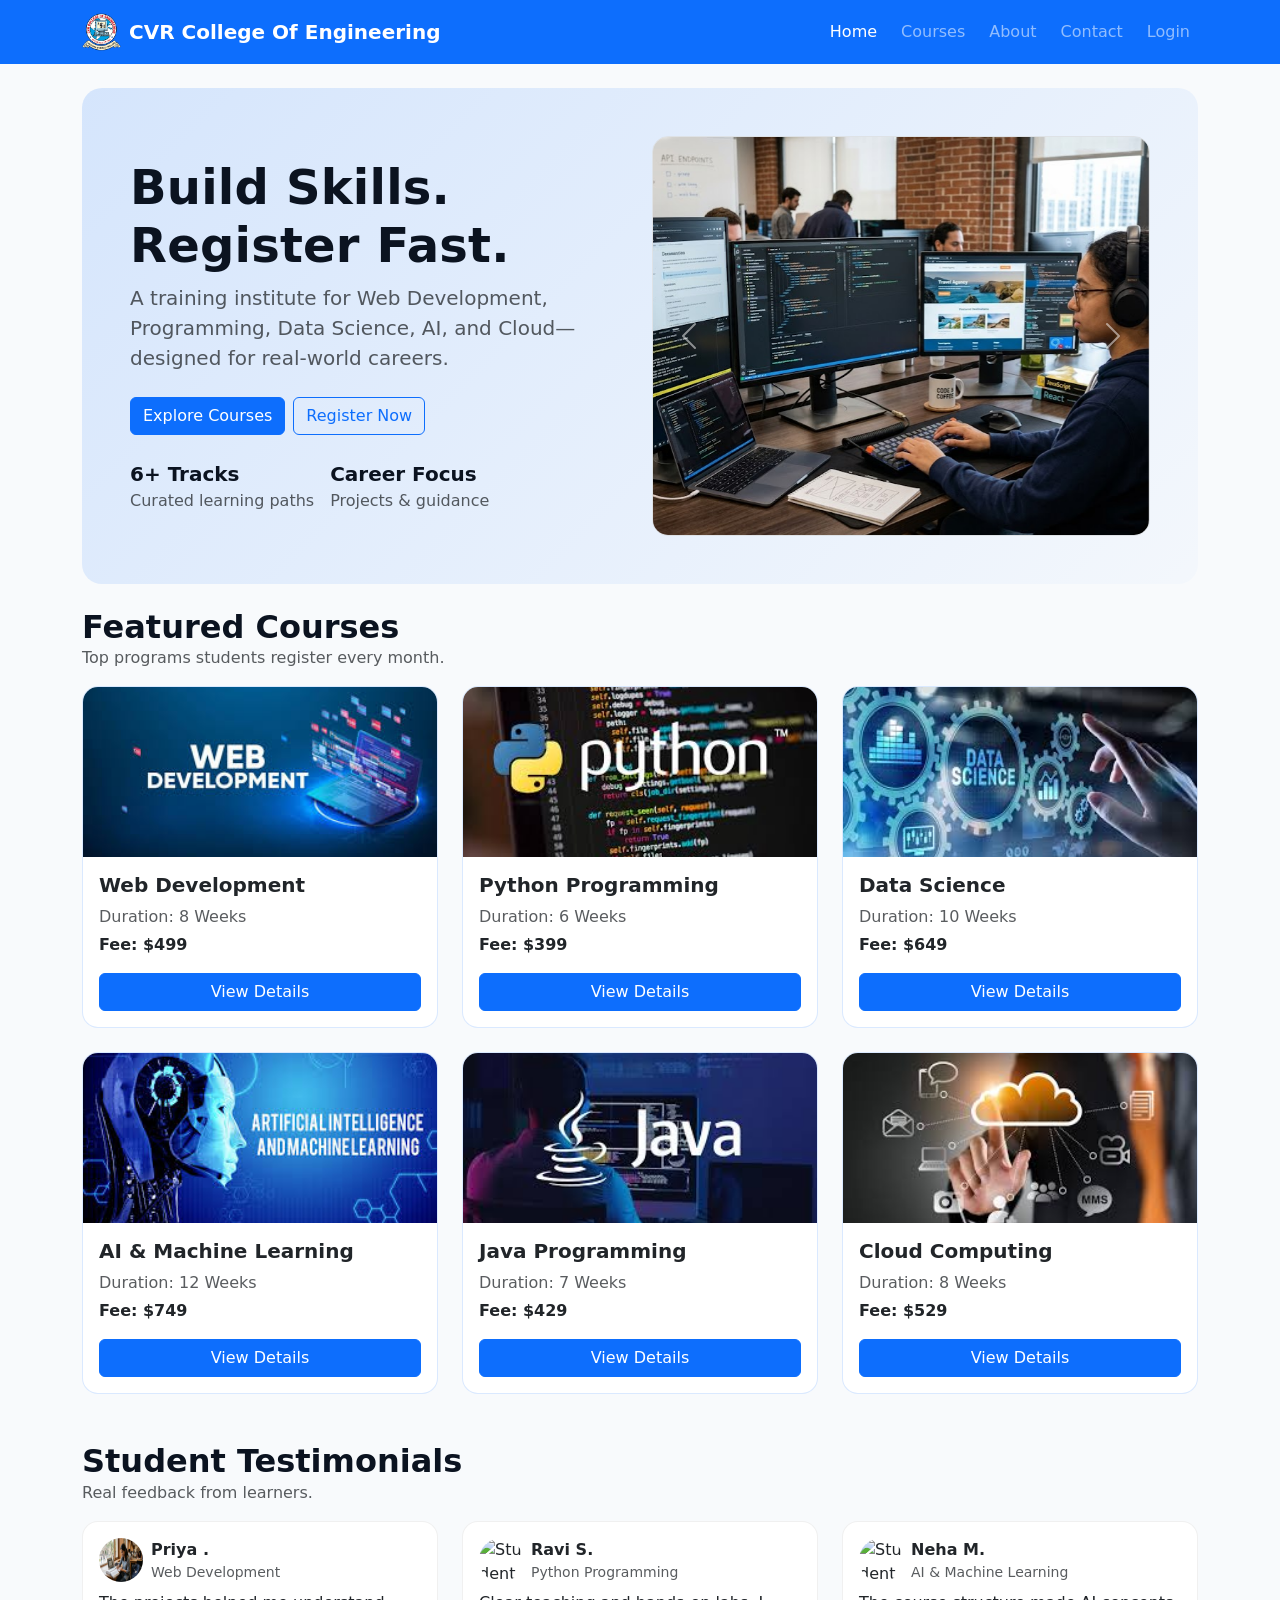
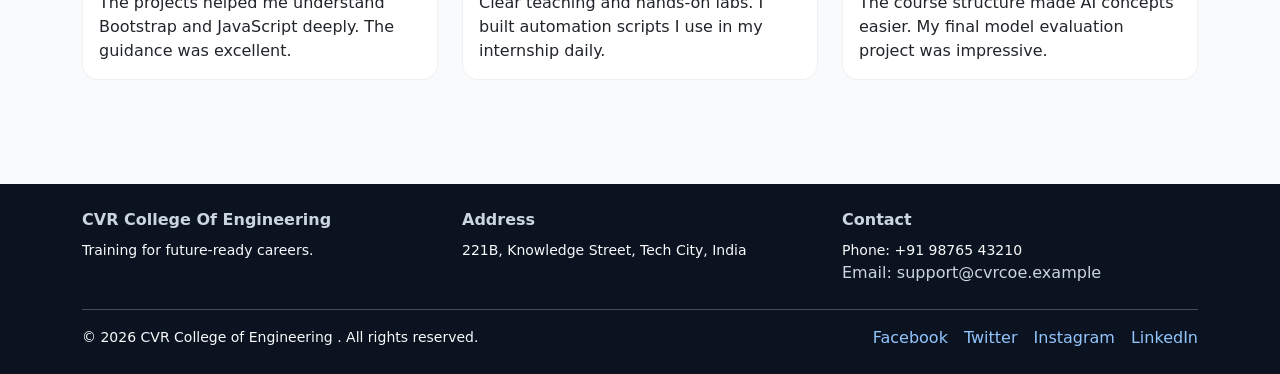
==== index.html @ 32d27869 "Initial commit" ====
<!doctype html>
<html lang="en">
  <head>
    <meta charset="utf-8" />
    <meta name="viewport" content="width=device-width, initial-scale=1" />
    <title>Online Course Registration Portal - Home</title>
    <link
      href="https://cdn.jsdelivr.net/npm/bootstrap@5.3.3/dist/css/bootstrap.min.css"
      rel="stylesheet"
    />
    <link rel="stylesheet" href="css/styles.css" />
  </head>
  <body>
    <nav class="navbar navbar-expand-lg navbar-dark bg-primary sticky-top">
      <div class="container">
        <a
          class="navbar-brand d-flex align-items-center gap-2"
          href="index.html"
        >
          <img alt="Institute logo" src="./images/cvr.webp" />
          <span class="fw-semibold">CVR College Of Engineering</span>
        </a>
        <button
          class="navbar-toggler"
          type="button"
          data-bs-toggle="collapse"
          data-bs-target="#navbarsExample"
          aria-controls="navbarsExample"
          aria-expanded="false"
          aria-label="Toggle navigation"
        >
          <span class="navbar-toggler-icon"></span>
        </button>
        <div class="collapse navbar-collapse" id="navbarsExample">
          <ul class="navbar-nav ms-auto mb-2 mb-lg-0 gap-lg-2">
            <li class="nav-item">
              <a class="nav-link active" aria-current="page" href="index.html"
                >Home</a
              >
            </li>
            <li class="nav-item">
              <a class="nav-link" href="courses.html">Courses</a>
            </li>
            <li class="nav-item">
              <a class="nav-link" href="about.html">About</a>
            </li>
            <li class="nav-item">
              <a class="nav-link" href="contact.html">Contact</a>
            </li>
            <li class="nav-item">
              <a
                class="nav-link"
                href="#login"
                data-bs-toggle="modal"
                data-bs-target="#loginModal"
                >Login</a
              >
            </li>
          </ul>
        </div>
      </div>
    </nav>

    <main class="container py-4">
      <!-- Hero / Carousel -->
      <section class="hero p-4 p-md-5 mb-4">
        <div class="row g-4 align-items-center">
          <div class="col-lg-6">
            <h1 class="display-5 fw-bold section-title">
              Build Skills. Register Fast.
            </h1>
            <p class="text-muted fs-5 mb-4">
              A training institute for Web Development, Programming, Data
              Science, AI, and Cloud—designed for real-world careers.
            </p>
            <div class="d-flex flex-wrap gap-2">
              <a class="btn btn-brand text-white" href="courses.html"
                >Explore Courses</a
              >
              <a class="btn btn-outline-primary" href="register.html"
                >Register Now</a
              >
            </div>
            <div class="mt-4 d-flex gap-3">
              <div>
                <div class="fw-bold fs-5">6+ Tracks</div>
                <div class="text-muted">Curated learning paths</div>
              </div>
              <div>
                <div class="fw-bold fs-5">Career Focus</div>
                <div class="text-muted">Projects & guidance</div>
              </div>
            </div>
          </div>

          <div class="col-lg-6">
            <div
              id="heroCarousel"
              class="carousel slide"
              data-bs-ride="carousel"
            >
              <div class="carousel-inner rounded-4 overflow-hidden border">
                <div class="carousel-item active">
                  <img
                    src="./images/web-development.jpg"
                    class="d-block w-100"
                    alt="Learning banner 1"
                  />
                </div>
                <div class="carousel-item">
                  <img
                    src="./images/data-science.jpg"
                    class="d-block w-100"
                    alt="Learning banner 2"
                  />
                </div>
                <div class="carousel-item">
                  <img
                    src="./images/ai.jpg"
                    class="d-block w-100"
                    alt="Learning banner 3"
                  />
                </div>
              </div>
              <button
                class="carousel-control-prev"
                type="button"
                data-bs-target="#heroCarousel"
                data-bs-slide="prev"
              >
                <span
                  class="carousel-control-prev-icon"
                  aria-hidden="true"
                ></span>
                <span class="visually-hidden">Previous</span>
              </button>
              <button
                class="carousel-control-next"
                type="button"
                data-bs-target="#heroCarousel"
                data-bs-slide="next"
              >
                <span
                  class="carousel-control-next-icon"
                  aria-hidden="true"
                ></span>
                <span class="visually-hidden">Next</span>
              </button>
            </div>
          </div>
        </div>
      </section>

      <!-- Featured Courses -->
      <section class="mb-5">
        <div class="d-flex align-items-end justify-content-between mb-3">
          <div>
            <h2 class="fw-bold mb-0">Featured Courses</h2>
            <p class="text-muted mb-0">
              Top programs students register every month.
            </p>
          </div>
        </div>

        <div class="row g-4">
          <!-- 1 -->
          <div class="col-md-6 col-lg-4">
            <div class="card course-card h-100">
              <img
                class="card-img-top"
                src="./images/wb1.jpg"
                alt="Web Development"
              />
              <div class="card-body d-flex flex-column">
                <h5 class="card-title fw-bold">Web Development</h5>
                <div class="text-muted">Duration: 8 Weeks</div>
                <div class="fw-semibold mt-1">Fee: $499</div>
                <div class="mt-auto pt-3">
                  <button
                    class="btn btn-brand text-white w-100"
                    data-bs-toggle="modal"
                    data-bs-target="#detailsModal"
                    data-title="Web Development"
                    data-duration="8 Weeks"
                    data-fee="$499"
                    data-desc="Learn HTML, CSS, Bootstrap, JavaScript, and build responsive projects with portfolio-ready outcomes."
                  >
                    View Details
                  </button>
                </div>
              </div>
            </div>
          </div>
          <!-- 2 -->
          <div class="col-md-6 col-lg-4">
            <div class="card course-card h-100">
              <img
                class="card-img-top"
                src="./images/python.jpg"
                alt="Python Programming"
              />
              <div class="card-body d-flex flex-column">
                <h5 class="card-title fw-bold">Python Programming</h5>
                <div class="text-muted">Duration: 6 Weeks</div>
                <div class="fw-semibold mt-1">Fee: $399</div>
                <div class="mt-auto pt-3">
                  <button
                    class="btn btn-brand text-white w-100"
                    data-bs-toggle="modal"
                    data-bs-target="#detailsModal"
                    data-title="Python Programming"
                    data-duration="6 Weeks"
                    data-fee="$399"
                    data-desc="Master Python fundamentals, data handling, and automation projects with hands-on learning."
                  >
                    View Details
                  </button>
                </div>
              </div>
            </div>
          </div>
          <!-- 3 -->
          <div class="col-md-6 col-lg-4">
            <div class="card course-card h-100">
              <img
                class="card-img-top"
                src="./images/ds.jpg"
                alt="Data Science"
              />
              <div class="card-body d-flex flex-column">
                <h5 class="card-title fw-bold">Data Science</h5>
                <div class="text-muted">Duration: 10 Weeks</div>
                <div class="fw-semibold mt-1">Fee: $649</div>
                <div class="mt-auto pt-3">
                  <button
                    class="btn btn-brand text-white w-100"
                    data-bs-toggle="modal"
                    data-bs-target="#detailsModal"
                    data-title="Data Science"
                    data-duration="10 Weeks"
                    data-fee="$649"
                    data-desc="Work with statistics, visualization, and ML basics to create end-to-end analytics projects."
                  >
                    View Details
                  </button>
                </div>
              </div>
            </div>
          </div>
          <!-- 4 -->
          <div class="col-md-6 col-lg-4">
            <div class="card course-card h-100">
              <img
                class="card-img-top"
                src="./images/aiml.jpg"
                alt="AI & Machine Learning"
              />
              <div class="card-body d-flex flex-column">
                <h5 class="card-title fw-bold">AI & Machine Learning</h5>
                <div class="text-muted">Duration: 12 Weeks</div>
                <div class="fw-semibold mt-1">Fee: $749</div>
                <div class="mt-auto pt-3">
                  <button
                    class="btn btn-brand text-white w-100"
                    data-bs-toggle="modal"
                    data-bs-target="#detailsModal"
                    data-title="AI & Machine Learning"
                    data-duration="12 Weeks"
                    data-fee="$749"
                    data-desc="Understand model training, evaluation, and build intelligent solutions using practical datasets."
                  >
                    View Details
                  </button>
                </div>
              </div>
            </div>
          </div>
          <!-- 5 -->
          <div class="col-md-6 col-lg-4">
            <div class="card course-card h-100">
              <img
                class="card-img-top"
                src="./images/java.jpg"
                alt="Java Programming"
              />
              <div class="card-body d-flex flex-column">
                <h5 class="card-title fw-bold">Java Programming</h5>
                <div class="text-muted">Duration: 7 Weeks</div>
                <div class="fw-semibold mt-1">Fee: $429</div>
                <div class="mt-auto pt-3">
                  <button
                    class="btn btn-brand text-white w-100"
                    data-bs-toggle="modal"
                    data-bs-target="#detailsModal"
                    data-title="Java Programming"
                    data-duration="7 Weeks"
                    data-fee="$429"
                    data-desc="Learn core Java, OOP concepts, and build APIs and applications with guided labs."
                  >
                    View Details
                  </button>
                </div>
              </div>
            </div>
          </div>
          <!-- 6 -->
          <div class="col-md-6 col-lg-4">
            <div class="card course-card h-100">
              <img
                class="card-img-top"
                src="./images/cc.jpg"
                alt="Cloud Computing"
              />
              <div class="card-body d-flex flex-column">
                <h5 class="card-title fw-bold">Cloud Computing</h5>
                <div class="text-muted">Duration: 8 Weeks</div>
                <div class="fw-semibold mt-1">Fee: $529</div>
                <div class="mt-auto pt-3">
                  <button
                    class="btn btn-brand text-white w-100"
                    data-bs-toggle="modal"
                    data-bs-target="#detailsModal"
                    data-title="Cloud Computing"
                    data-duration="8 Weeks"
                    data-fee="$529"
                    data-desc="Deploy scalable apps, understand cloud fundamentals, and learn DevOps-style workflows."
                  >
                    View Details
                  </button>
                </div>
              </div>
            </div>
          </div>
        </div>
      </section>

      <!-- Testimonials -->
      <section class="mb-5">
        <div class="mb-3">
          <h2 class="fw-bold mb-0">Student Testimonials</h2>
          <p class="text-muted mb-0">Real feedback from learners.</p>
        </div>
        <div class="row g-4">
          <div class="col-md-4">
            <div class="testimonial-card card h-100 p-3">
              <div class="d-flex align-items-center mb-2">
                <img
                  class="rounded-circle"
                  src="./images/priya.png"
                  width="44"
                  height="44"
                  alt="Student"
                />
                <div class="ms-2">
                  <div class="fw-semibold">Priya .</div>
                  <div class="text-muted small">Web Development</div>
                </div>
              </div>
              <p class="mb-0">
                The projects helped me understand Bootstrap and JavaScript
                deeply. The guidance was excellent.
              </p>
            </div>
          </div>
          <div class="col-md-4">
            <div class="testimonial-card card h-100 p-3">
              <div class="d-flex align-items-center mb-2">
                <img
                  class="rounded-circle"
                  src="https://picsum.photos/seed/student2/80"
                  width="44"
                  height="44"
                  alt="Student"
                />
                <div class="ms-2">
                  <div class="fw-semibold">Ravi S.</div>
                  <div class="text-muted small">Python Programming</div>
                </div>
              </div>
              <p class="mb-0">
                Clear teaching and hands-on labs. I built automation scripts I
                use in my internship daily.
              </p>
            </div>
          </div>
          <div class="col-md-4">
            <div class="testimonial-card card h-100 p-3">
              <div class="d-flex align-items-center mb-2">
                <img
                  class="rounded-circle"
                  src="https://picsum.photos/seed/student3/80"
                  width="44"
                  height="44"
                  alt="Student"
                />
                <div class="ms-2">
                  <div class="fw-semibold">Neha M.</div>
                  <div class="text-muted small">AI & Machine Learning</div>
                </div>
              </div>
              <p class="mb-0">
                The course structure made AI concepts easier. My final model
                evaluation project was impressive.
              </p>
            </div>
          </div>
        </div>
      </section>
    </main>

    <!-- Details Modal -->
    <div
      class="modal fade"
      id="detailsModal"
      tabindex="-1"
      aria-labelledby="detailsModalLabel"
      aria-hidden="true"
    >
      <div class="modal-dialog modal-dialog-centered modal-lg">
        <div class="modal-content">
          <div class="modal-header">
            <h5 class="modal-title fw-bold" id="detailsModalLabel">
              Course Details
            </h5>
            <button
              type="button"
              class="btn-close"
              data-bs-dismiss="modal"
              aria-label="Close"
            ></button>
          </div>
          <div class="modal-body">
            <div class="row g-4 align-items-start">
              <div class="col-lg-7">
                <h3 class="fw-bold" id="modalTitle">Course Name</h3>
                <div class="text-muted" id="modalDuration">Duration</div>
                <div class="fw-semibold mt-1" id="modalFee">Fee</div>
                <p class="mt-3" id="modalDesc">Description</p>
              </div>
              <div class="col-lg-5">
                <div class="alert alert-primary mb-0" role="alert">
                  <div class="fw-semibold">Ready to join?</div>
                  <div class="small text-white-50">
                    Register in minutes and get course materials.
                  </div>
                </div>
                <a
                  class="btn btn-brand text-white w-100 mt-3"
                  href="register.html"
                  >Register for this course</a
                >
              </div>
            </div>
          </div>
        </div>
      </div>
    </div>

    <!-- Login Modal -->
    <div
      class="modal fade"
      id="loginModal"
      tabindex="-1"
      aria-labelledby="loginModalLabel"
      aria-hidden="true"
    >
      <div class="modal-dialog modal-dialog-centered">
        <div class="modal-content">
          <div class="modal-header">
            <h5 class="modal-title fw-bold" id="loginModalLabel">Login</h5>
            <button
              type="button"
              class="btn-close"
              data-bs-dismiss="modal"
              aria-label="Close"
            ></button>
          </div>
          <div class="modal-body">
            <form>
              <div class="mb-3">
                <label class="form-label">Email</label>
                <input
                  type="email"
                  class="form-control"
                  placeholder="name@example.com"
                />
              </div>
              <div class="mb-3">
                <label class="form-label">Password</label>
                <input
                  type="password"
                  class="form-control"
                  placeholder="••••••••"
                />
              </div>
              <button type="button" class="btn btn-brand text-white w-100">
                Login
              </button>
            </form>
          </div>
        </div>
      </div>
    </div>

    <footer class="py-4">
      <div class="container">
        <div class="row g-4">
          <div class="col-md-4">
            <div class="fw-bold mb-2">CVR College Of Engineering</div>
            <div class="text-light small">
              Training for future-ready careers.
            </div>
          </div>
          <div class="col-md-4">
            <div class="fw-semibold mb-2">Address</div>
            <div class="text-light small">
              221B, Knowledge Street, Tech City, India
            </div>
          </div>
          <div class="col-md-4">
            <div class="fw-semibold mb-2">Contact</div>
            <div class="text-light small">Phone: +91 98765 43210</div>
            Email: support@cvrcoe.example
          </div>
        </div>

        <div
          class="d-flex flex-wrap gap-3 align-items-center justify-content-between mt-4 pt-3 border-top border-light border-opacity-25"
        >
          <div class="text-light small">
            © <span id="year"></span> CVR College of Engineering . All rights
            reserved.
          </div>
          <div class="d-flex gap-3">
            <a href="#" aria-label="Facebook">Facebook</a>
            <a href="#" aria-label="Twitter">Twitter</a>
            <a href="#" aria-label="Instagram">Instagram</a>
            <a href="#" aria-label="LinkedIn">LinkedIn</a>
          </div>
        </div>
      </div>
    </footer>

    <script src="https://cdn.jsdelivr.net/npm/bootstrap@5.3.3/dist/js/bootstrap.bundle.min.js"></script>
    <script>
      document.getElementById("year").textContent = new Date().getFullYear();

      const detailsModal = document.getElementById("detailsModal");
      detailsModal.addEventListener("show.bs.modal", (event) => {
        const button = event.relatedTarget;
        const title = button.getAttribute("data-title") || "";
        const duration = button.getAttribute("data-duration") || "";
        const fee = button.getAttribute("data-fee") || "";
        const desc = button.getAttribute("data-desc") || "";

        document.getElementById("modalTitle").textContent = title;
        document.getElementById("modalDuration").textContent =
          `Duration: ${duration}`;
        document.getElementById("modalFee").textContent = `Fee: ${fee}`;
        document.getElementById("modalDesc").textContent = desc;
        document.getElementById("detailsModalLabel").textContent =
          "Course Details";
      });
    </script>
  </body>
</html>
---- css/styles.css ----
:root {
  --brand: #0d6efd;
  --dark: #0b1320;
  --muted: #6c757d;
  --radius: 16px;
}
body {
  font-family:
    system-ui,
    -apple-system,
    Segoe UI,
    Roboto,
    Arial,
    sans-serif;
  background: #f8fafc;
  color: #0b1320;
}
.navbar-brand img {
  height: 38px;
  width: auto;
}
.hero {
  background: linear-gradient(
    135deg,
    rgba(13, 110, 253, 0.15),
    rgba(13, 110, 253, 0.02)
  );
  border-radius: 20px;
}
.section-title {
  letter-spacing: 0.2px;
}
.card-img-top {
  height: 170px;
  object-fit: cover;
}
.course-card {
  border-radius: var(--radius);
  overflow: hidden;
  border: 1px solid rgba(13, 110, 253, 0.15);
}
.course-card .card-body {
  padding: 1rem;
}
.testimonial-card {
  border-radius: var(--radius);
  border: 1px solid rgba(0, 0, 0, 0.06);
}
footer {
  background: #0b1320;
  color: #cbd5e1;
  margin-top: 2rem;
}
footer a {
  color: #93c5fd;
  text-decoration: none;
}
footer a:hover {
  color: #bfdbfe;
  text-decoration: underline;
}
.map-placeholder {
  min-height: 260px;
  border: 2px dashed rgba(255, 255, 255, 0.25);
  border-radius: 16px;
  display: flex;
  align-items: center;
  justify-content: center;
  color: #e2e8f0;
  background: rgba(255, 255, 255, 0.03);
}
.btn-brand {
  background: var(--brand);
  border-color: var(--brand);
}
.btn-brand:hover {
  background: #0b5ed7;
  border-color: #0b5ed7;
}

#heroCarousel {
    height: 400px;
}

#heroCarousel .carousel-inner,
#heroCarousel .carousel-item,
#heroCarousel img {
    height: 100%;
}

#heroCarousel img {
    width: 100%;
    object-fit: cover;
}

@media (max-width: 768px) {
    #heroCarousel {
        height: 250px;
    }
}
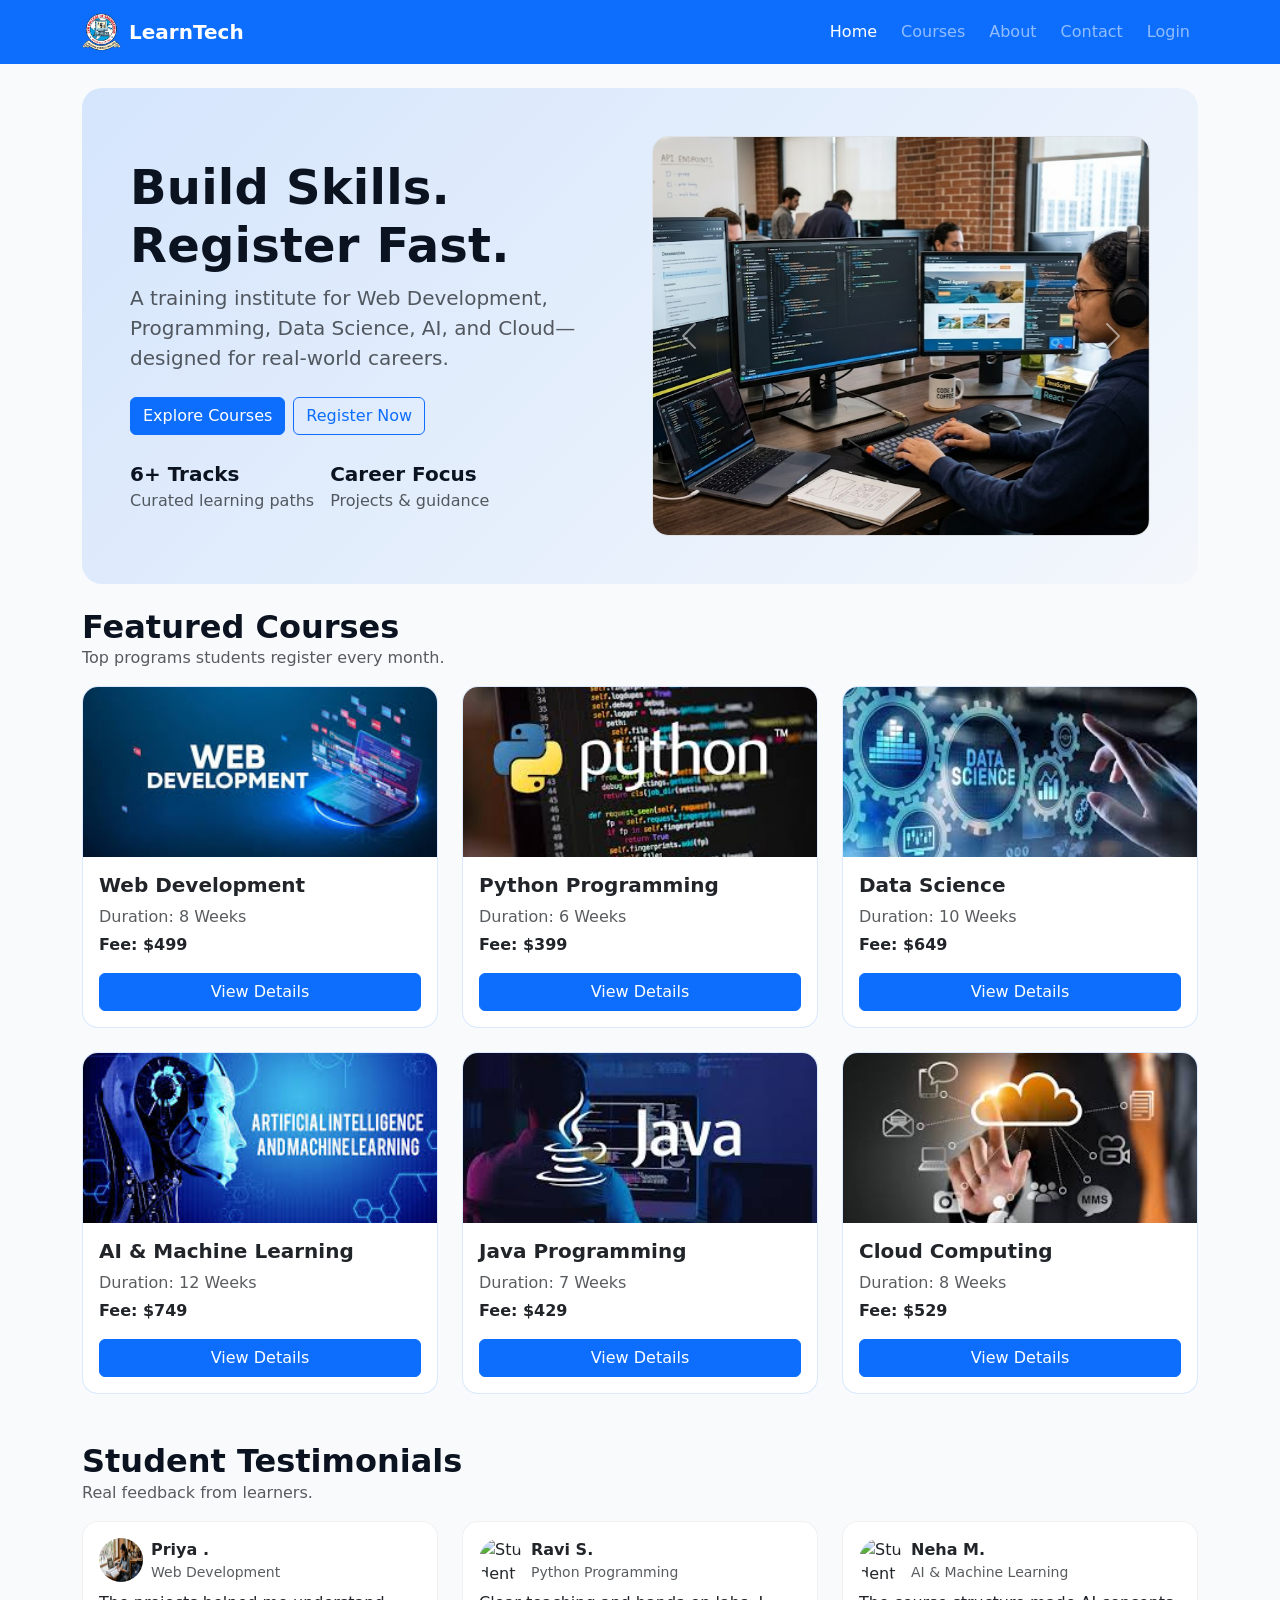
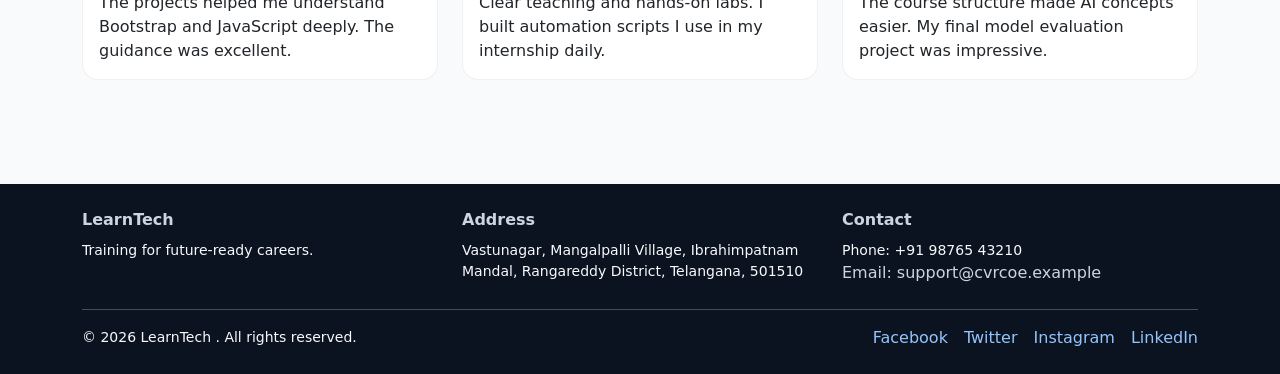
==== commit 65df8d4f: "Made changes in the pages and added the map to the contact page" ====
--- a/index.html
+++ b/index.html
@@ -18,7 +18,7 @@
           href="index.html"
         >
           <img alt="Institute logo" src="./images/cvr.webp" />
-          <span class="fw-semibold">CVR College Of Engineering</span>
+          <span class="fw-semibold">LearnTech</span>
         </a>
         <button
           class="navbar-toggler"
@@ -422,6 +422,7 @@
             <h5 class="modal-title fw-bold" id="detailsModalLabel">
               Course Details
             </h5>
+
             <button
               type="button"
               class="btn-close"
@@ -506,7 +507,7 @@
       <div class="container">
         <div class="row g-4">
           <div class="col-md-4">
-            <div class="fw-bold mb-2">CVR College Of Engineering</div>
+            <div class="fw-bold mb-2">LearnTech</div>
             <div class="text-light small">
               Training for future-ready careers.
             </div>
@@ -514,7 +515,8 @@
           <div class="col-md-4">
             <div class="fw-semibold mb-2">Address</div>
             <div class="text-light small">
-              221B, Knowledge Street, Tech City, India
+              Vastunagar, Mangalpalli Village, Ibrahimpatnam Mandal, Rangareddy
+              District, Telangana, 501510
             </div>
           </div>
           <div class="col-md-4">
@@ -528,8 +530,7 @@
           class="d-flex flex-wrap gap-3 align-items-center justify-content-between mt-4 pt-3 border-top border-light border-opacity-25"
         >
           <div class="text-light small">
-            © <span id="year"></span> CVR College of Engineering . All rights
-            reserved.
+            © <span id="year"></span> LearnTech . All rights reserved.
           </div>
           <div class="d-flex gap-3">
             <a href="#" aria-label="Facebook">Facebook</a>
